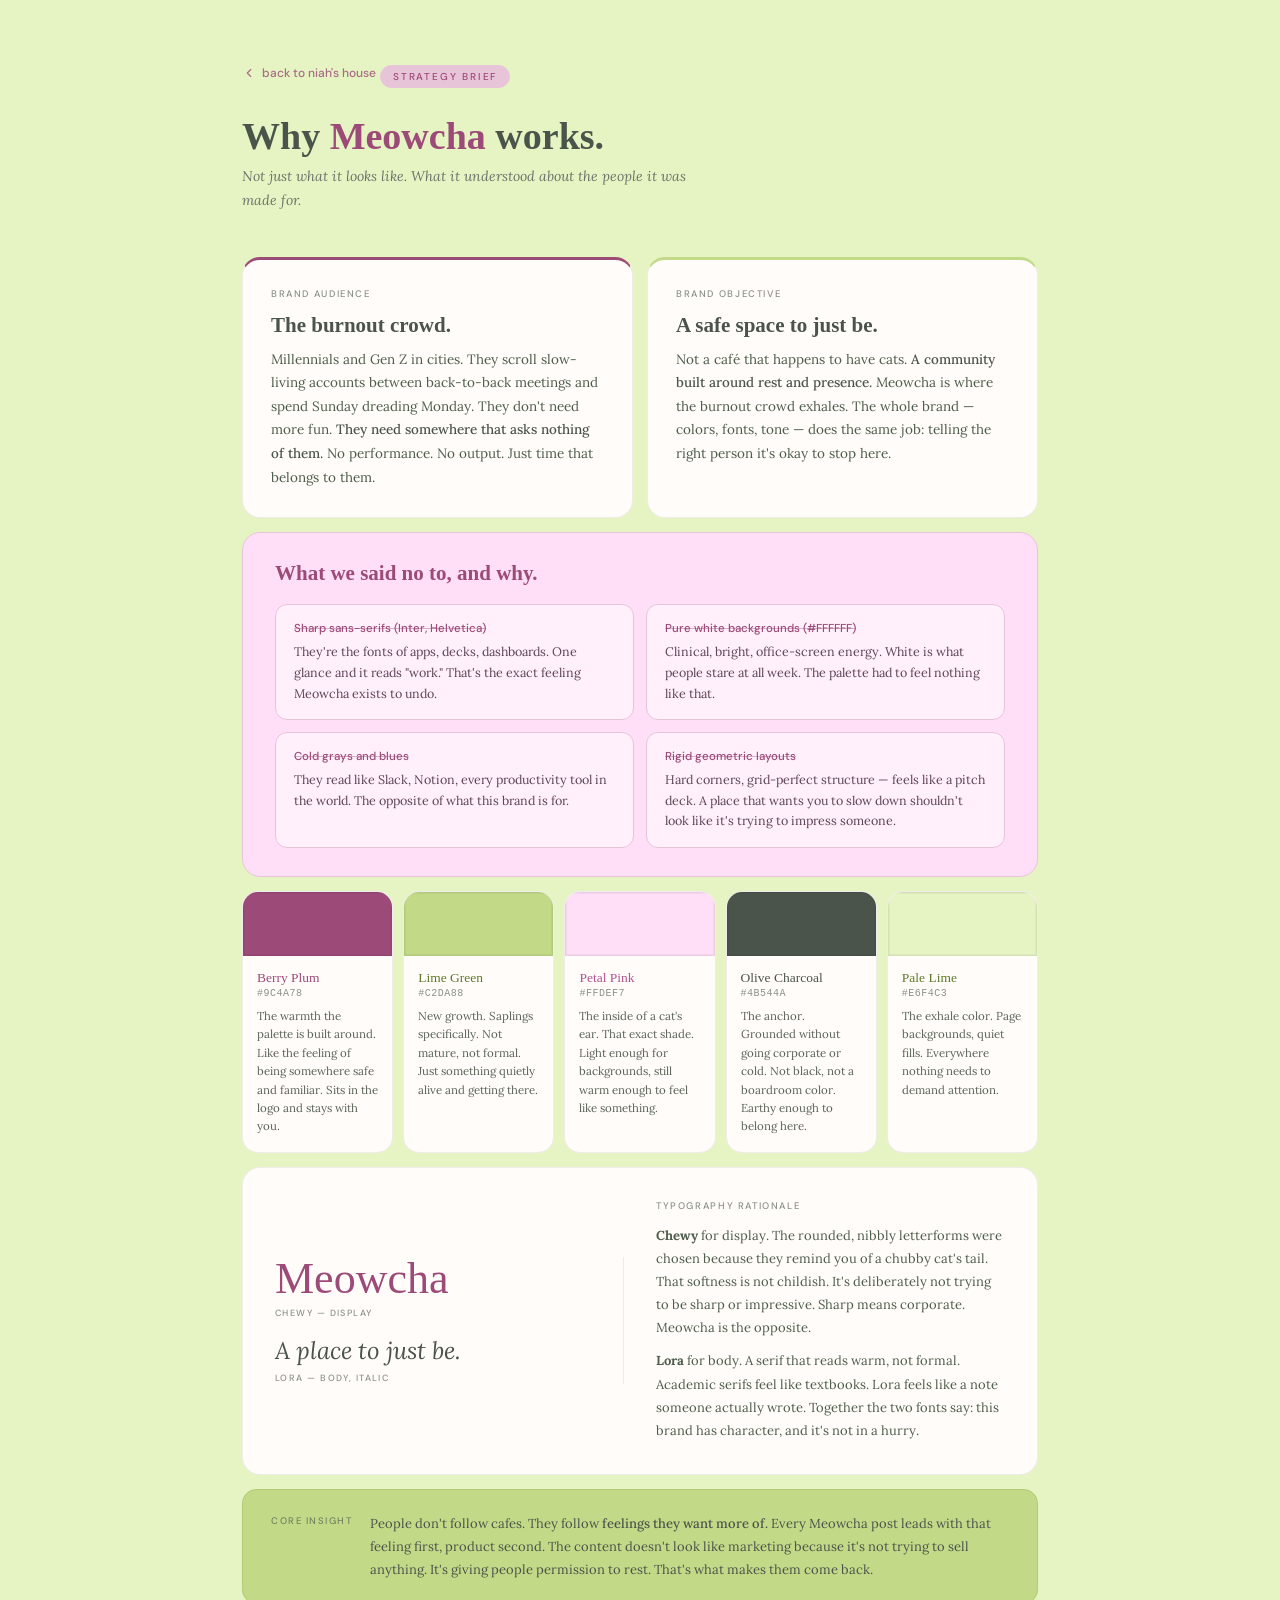
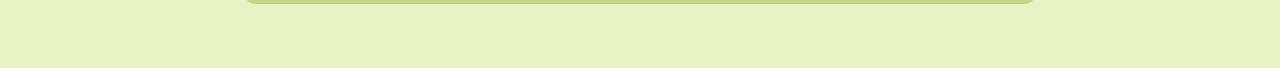
==== meowcha-brief.html @ e41db832 "Add files via upload" ====
<!DOCTYPE html>
<html lang="en">
<head>
  <meta charset="UTF-8" />
  <meta name="viewport" content="width=device-width, initial-scale=1.0"/>
  <title>Meowcha Strategy Brief</title>
  <link href="https://fonts.googleapis.com/css2?family=Chewy&family=Lora:ital,wght@0,400;0,500;1,400&family=DM+Sans:wght@300;400;500&display=swap" rel="stylesheet"/>
  <style>
    :root {
      --berry-plum:  #9C4A78;
      --lime-green:  #C2DA88;
      --petal-pink:  #FFDEF7;
      --olive-dark:  #4B544A;
      --pale-lime:   #E6F4C3;
      --plum-light:  #e8c4d8;
      --lime-border: #b5cc72;
      --card-fill:   #fffcf9;
      --rule:        rgba(75,84,74,0.09);
      --font-display: 'Chewy', cursive;
      --font-serif:   'Lora', serif;
      --font-sans:    'DM Sans', sans-serif;
    }

    * { box-sizing: border-box; margin: 0; padding: 0; }

    body {
      background: var(--pale-lime);
      font-family: var(--font-serif);
      color: var(--olive-dark);
      min-height: 100vh;
    }

    .wrapper {
      max-width: 860px;
      margin: 0 auto;
      padding: 64px 32px;
    }

    @keyframes slideUp {
      from { opacity: 0; transform: translateY(48px); }
      to   { opacity: 1; transform: translateY(0px); }
    }
    @keyframes slideFromLeft {
      from { opacity: 0; transform: translateX(-56px); }
      to   { opacity: 1; transform: translateX(0px); }
    }
    @keyframes slideFromRight {
      from { opacity: 0; transform: translateX(56px); }
      to   { opacity: 1; transform: translateX(0px); }
    }
    @keyframes slideUpSm {
      from { opacity: 0; transform: translateY(24px); }
      to   { opacity: 1; transform: translateY(0px); }
    }

    .eyebrow   { animation: slideUpSm     0.55s cubic-bezier(0.16,1,0.3,1) 0.00s both; }
    .msb-title { animation: slideUpSm     0.55s cubic-bezier(0.16,1,0.3,1) 0.08s both; }
    .msb-sub   { animation: slideUpSm     0.55s cubic-bezier(0.16,1,0.3,1) 0.14s both; }
    .card-audience  { animation: slideFromLeft  0.65s cubic-bezier(0.16,1,0.3,1) 0.20s both; }
    .card-objective { animation: slideFromRight 0.65s cubic-bezier(0.16,1,0.3,1) 0.26s both; }
    .reject-card    { animation: slideUp        0.65s cubic-bezier(0.16,1,0.3,1) 0.22s both; }
    .color-card:nth-child(1) { animation: slideUp 0.6s cubic-bezier(0.16,1,0.3,1) 0.10s both; }
    .color-card:nth-child(2) { animation: slideUp 0.6s cubic-bezier(0.16,1,0.3,1) 0.18s both; }
    .color-card:nth-child(3) { animation: slideUp 0.6s cubic-bezier(0.16,1,0.3,1) 0.26s both; }
    .color-card:nth-child(4) { animation: slideUp 0.6s cubic-bezier(0.16,1,0.3,1) 0.34s both; }
    .color-card:nth-child(5) { animation: slideUp 0.6s cubic-bezier(0.16,1,0.3,1) 0.42s both; }
    .type-card     { animation: slideUp   0.65s cubic-bezier(0.16,1,0.3,1) 0.20s both; }
    .insight-strip { animation: slideUpSm 0.55s cubic-bezier(0.16,1,0.3,1) 0.26s both; }

    .anim-done { transition: transform 0.28s ease, box-shadow 0.28s ease; }
    .card:hover, .color-card:hover, .type-card:hover, .reject-card:hover {
      transform: translateY(-5px);
      box-shadow: 0 14px 40px rgba(75,84,74,0.11);
    }

    /* back link */
    .back-link {
      display: inline-flex;
      align-items: center;
      gap: 6px;
      font-family: var(--font-sans);
      font-size: 12px;
      font-weight: 500;
      color: var(--berry-plum);
      text-decoration: none;
      margin-bottom: 36px;
      opacity: 0.8;
      transition: opacity 0.2s;
    }
    .back-link:hover { opacity: 1; }

    .eyebrow {
      display: inline-block;
      font-family: var(--font-sans);
      font-size: 10px;
      font-weight: 500;
      letter-spacing: 0.18em;
      text-transform: uppercase;
      color: var(--berry-plum);
      background: var(--plum-light);
      border: 1px solid var(--plum-light);
      padding: 4px 12px;
      border-radius: 100px;
      margin-bottom: 14px;
    }

    .msb-title {
      font-family: var(--font-display);
      font-size: 38px;
      color: var(--olive-dark);
      line-height: 1;
      margin-bottom: 10px;
    }
    .msb-title .accent { color: var(--berry-plum); }

    .msb-sub {
      font-family: var(--font-serif);
      font-style: italic;
      font-size: 14px;
      color: #6a7469;
      line-height: 1.7;
      max-width: 480px;
      margin-bottom: 44px;
    }

    .row-2   { display: grid; grid-template-columns: 1fr 1fr; gap: 14px; margin-bottom: 14px; }
    .row-full { margin-bottom: 14px; }
    .color-row { display: grid; grid-template-columns: repeat(5, 1fr); gap: 10px; margin-bottom: 14px; }

    .card {
      background: var(--card-fill);
      border: 1px solid var(--rule);
      border-radius: 18px;
      padding: 28px;
    }
    .card-label {
      font-family: var(--font-sans);
      font-size: 9.5px;
      font-weight: 500;
      letter-spacing: 0.17em;
      text-transform: uppercase;
      color: #8a9188;
      margin-bottom: 13px;
    }
    .card h3 { font-family: var(--font-display); font-size: 21px; margin-bottom: 10px; color: var(--olive-dark); }
    .card p { font-family: var(--font-serif); font-size: 13.5px; line-height: 1.75; color: #4e5d4c; }
    .card p strong { font-weight: 500; color: var(--olive-dark); }
    .card-audience  { border-top: 3px solid var(--berry-plum); }
    .card-objective { border-top: 3px solid var(--lime-green); }

    .reject-card {
      background: var(--petal-pink);
      border: 1px solid var(--plum-light);
      border-radius: 18px;
      padding: 28px 32px;
    }
    .reject-card h3 { font-family: var(--font-display); font-size: 21px; color: var(--berry-plum); margin-bottom: 18px; }
    .reject-list { display: grid; grid-template-columns: 1fr 1fr; gap: 12px; }
    .reject-item {
      background: rgba(255,255,255,0.55);
      border: 1px solid var(--plum-light);
      border-radius: 12px;
      padding: 16px 18px;
    }
    .reject-what {
      font-family: var(--font-sans);
      font-size: 11.5px;
      font-weight: 500;
      color: var(--berry-plum);
      margin-bottom: 5px;
      text-decoration: line-through;
      text-decoration-color: rgba(156,74,120,0.4);
    }
    .reject-why { font-family: var(--font-serif); font-size: 12.5px; line-height: 1.65; color: #5e4458; }

    .color-card { background: var(--card-fill); border: 1px solid var(--rule); border-radius: 16px; overflow: hidden; }
    .color-swatch { height: 64px; width: 100%; box-shadow: inset 0 0 0 1.5px rgba(0,0,0,0.08); }
    .color-body { padding: 14px 14px 16px; }
    .color-name { font-family: var(--font-display); font-size: 13.5px; margin-bottom: 2px; }
    .color-hex { font-family: 'Courier New', monospace; font-size: 10px; letter-spacing: 0.05em; color: #8a9188; margin-bottom: 8px; }
    .color-desc { font-family: var(--font-serif); font-size: 11.5px; line-height: 1.6; color: #5a6358; }

    .type-card {
      background: var(--card-fill);
      border: 1px solid var(--rule);
      border-radius: 18px;
      padding: 32px;
      display: grid;
      grid-template-columns: 1fr 1fr;
      gap: 32px;
      align-items: center;
    }
    .type-block { border-right: 1px solid var(--rule); padding-right: 32px; }
    .type-sample-display { font-family: var(--font-display); font-size: 44px; line-height: 1; color: var(--berry-plum); margin-bottom: 6px; }
    .type-sample-serif { font-family: var(--font-serif); font-style: italic; font-size: 24px; line-height: 1.2; color: var(--olive-dark); margin-bottom: 6px; }
    .type-label { font-family: var(--font-sans); font-size: 9px; font-weight: 500; letter-spacing: 0.16em; text-transform: uppercase; color: #8a9188; }
    .type-rationale p { font-family: var(--font-serif); font-size: 13px; line-height: 1.78; color: #4e5d4c; }
    .type-rationale p + p { margin-top: 10px; }

    .insight-strip {
      background: var(--lime-green);
      border: 1px solid var(--lime-border);
      border-radius: 14px;
      padding: 22px 28px;
      display: grid;
      grid-template-columns: auto 1fr;
      gap: 18px;
      align-items: start;
    }
    .insight-label {
      font-family: var(--font-sans);
      font-size: 9.5px;
      font-weight: 500;
      letter-spacing: 0.16em;
      text-transform: uppercase;
      color: var(--olive-dark);
      white-space: nowrap;
      padding-top: 3px;
      opacity: 0.65;
    }
    .insight-text { font-family: var(--font-serif); font-size: 13px; line-height: 1.78; color: var(--olive-dark); }
    .insight-text strong { font-weight: 500; }

    @media (max-width: 700px) {
      .row-2, .color-row    { grid-template-columns: 1fr; }
      .reject-list          { grid-template-columns: 1fr; }
      .type-card            { grid-template-columns: 1fr; }
      .type-block           { border-right: none; border-bottom: 1px solid var(--rule); padding-right: 0; padding-bottom: 24px; }
      .wrapper              { padding: 40px 20px; }
    }
  </style>
</head>
<body>
<div class="wrapper">

  <a href="index.html" class="back-link">
    <svg width="14" height="14" viewBox="0 0 24 24" fill="none" stroke="currentColor" stroke-width="2" stroke-linecap="round" stroke-linejoin="round">
      <polyline points="15,18 9,12 15,6"/>
    </svg>
    back to niah's house
  </a>

  <span class="eyebrow">Strategy Brief</span>
  <h2 class="msb-title">Why <span class="accent">Meowcha</span> works.</h2>
  <p class="msb-sub">Not just what it looks like. What it understood about the people it was made for.</p>

  <div class="row-2">
    <div class="card card-audience">
      <div class="card-label">Brand Audience</div>
      <h3>The burnout crowd.</h3>
      <p>Millennials and Gen Z in cities. They scroll slow-living accounts between back-to-back meetings and spend Sunday dreading Monday. They don't need more fun. <strong>They need somewhere that asks nothing of them.</strong> No performance. No output. Just time that belongs to them.</p>
    </div>
    <div class="card card-objective">
      <div class="card-label">Brand Objective</div>
      <h3>A safe space to just be.</h3>
      <p>Not a café that happens to have cats. <strong>A community built around rest and presence.</strong> Meowcha is where the burnout crowd exhales. The whole brand — colors, fonts, tone — does the same job: telling the right person it's okay to stop here.</p>
    </div>
  </div>

  <div class="row-full">
    <div class="reject-card">
      <h3>What we said no to, and why.</h3>
      <div class="reject-list">
        <div class="reject-item">
          <div class="reject-what">Sharp sans-serifs (Inter, Helvetica)</div>
          <div class="reject-why">They're the fonts of apps, decks, dashboards. One glance and it reads "work." That's the exact feeling Meowcha exists to undo.</div>
        </div>
        <div class="reject-item">
          <div class="reject-what">Pure white backgrounds (#FFFFFF)</div>
          <div class="reject-why">Clinical, bright, office-screen energy. White is what people stare at all week. The palette had to feel nothing like that.</div>
        </div>
        <div class="reject-item">
          <div class="reject-what">Cold grays and blues</div>
          <div class="reject-why">They read like Slack, Notion, every productivity tool in the world. The opposite of what this brand is for.</div>
        </div>
        <div class="reject-item">
          <div class="reject-what">Rigid geometric layouts</div>
          <div class="reject-why">Hard corners, grid-perfect structure — feels like a pitch deck. A place that wants you to slow down shouldn't look like it's trying to impress someone.</div>
        </div>
      </div>
    </div>
  </div>

  <div class="color-row">
    <div class="color-card">
      <div class="color-swatch" style="background:#9C4A78;"></div>
      <div class="color-body">
        <div class="color-name" style="color:#9C4A78;">Berry Plum</div>
        <div class="color-hex">#9C4A78</div>
        <div class="color-desc">The warmth the palette is built around. Like the feeling of being somewhere safe and familiar. Sits in the logo and stays with you.</div>
      </div>
    </div>
    <div class="color-card">
      <div class="color-swatch" style="background:#C2DA88;"></div>
      <div class="color-body">
        <div class="color-name" style="color:#5e7a2a;">Lime Green</div>
        <div class="color-hex">#C2DA88</div>
        <div class="color-desc">New growth. Saplings specifically. Not mature, not formal. Just something quietly alive and getting there.</div>
      </div>
    </div>
    <div class="color-card">
      <div class="color-swatch" style="background:#FFDEF7;"></div>
      <div class="color-body">
        <div class="color-name" style="color:#b05590;">Petal Pink</div>
        <div class="color-hex">#FFDEF7</div>
        <div class="color-desc">The inside of a cat's ear. That exact shade. Light enough for backgrounds, still warm enough to feel like something.</div>
      </div>
    </div>
    <div class="color-card">
      <div class="color-swatch" style="background:#4B544A;"></div>
      <div class="color-body">
        <div class="color-name" style="color:#4B544A;">Olive Charcoal</div>
        <div class="color-hex">#4B544A</div>
        <div class="color-desc">The anchor. Grounded without going corporate or cold. Not black, not a boardroom color. Earthy enough to belong here.</div>
      </div>
    </div>
    <div class="color-card">
      <div class="color-swatch" style="background:#E6F4C3;"></div>
      <div class="color-body">
        <div class="color-name" style="color:#5e7a2a;">Pale Lime</div>
        <div class="color-hex">#E6F4C3</div>
        <div class="color-desc">The exhale color. Page backgrounds, quiet fills. Everywhere nothing needs to demand attention.</div>
      </div>
    </div>
  </div>

  <div class="row-full">
    <div class="type-card">
      <div class="type-block">
        <div class="type-sample-display">Meowcha</div>
        <div class="type-label" style="margin-bottom:18px;">Chewy — display</div>
        <div class="type-sample-serif">A place to just be.</div>
        <div class="type-label">Lora — body, italic</div>
      </div>
      <div class="type-rationale">
        <div class="card-label" style="margin-bottom:12px;">Typography Rationale</div>
        <p><strong>Chewy</strong> for display. The rounded, nibbly letterforms were chosen because they remind you of a chubby cat's tail. That softness is not childish. It's deliberately not trying to be sharp or impressive. Sharp means corporate. Meowcha is the opposite.</p>
        <p><strong>Lora</strong> for body. A serif that reads warm, not formal. Academic serifs feel like textbooks. Lora feels like a note someone actually wrote. Together the two fonts say: this brand has character, and it's not in a hurry.</p>
      </div>
    </div>
  </div>

  <div class="insight-strip">
    <div class="insight-label">Core Insight</div>
    <div class="insight-text">
      People don't follow cafes. They follow <strong>feelings they want more of.</strong> Every Meowcha post leads with that feeling first, product second. The content doesn't look like marketing because it's not trying to sell anything. It's giving people permission to rest. That's what makes them come back.
    </div>
  </div>

</div>
<script>
  setTimeout(() => {
    document.querySelectorAll('.card, .color-card, .type-card, .reject-card')
      .forEach(el => el.classList.add('anim-done'));
  }, 1100);
</script>
</body>
</html>
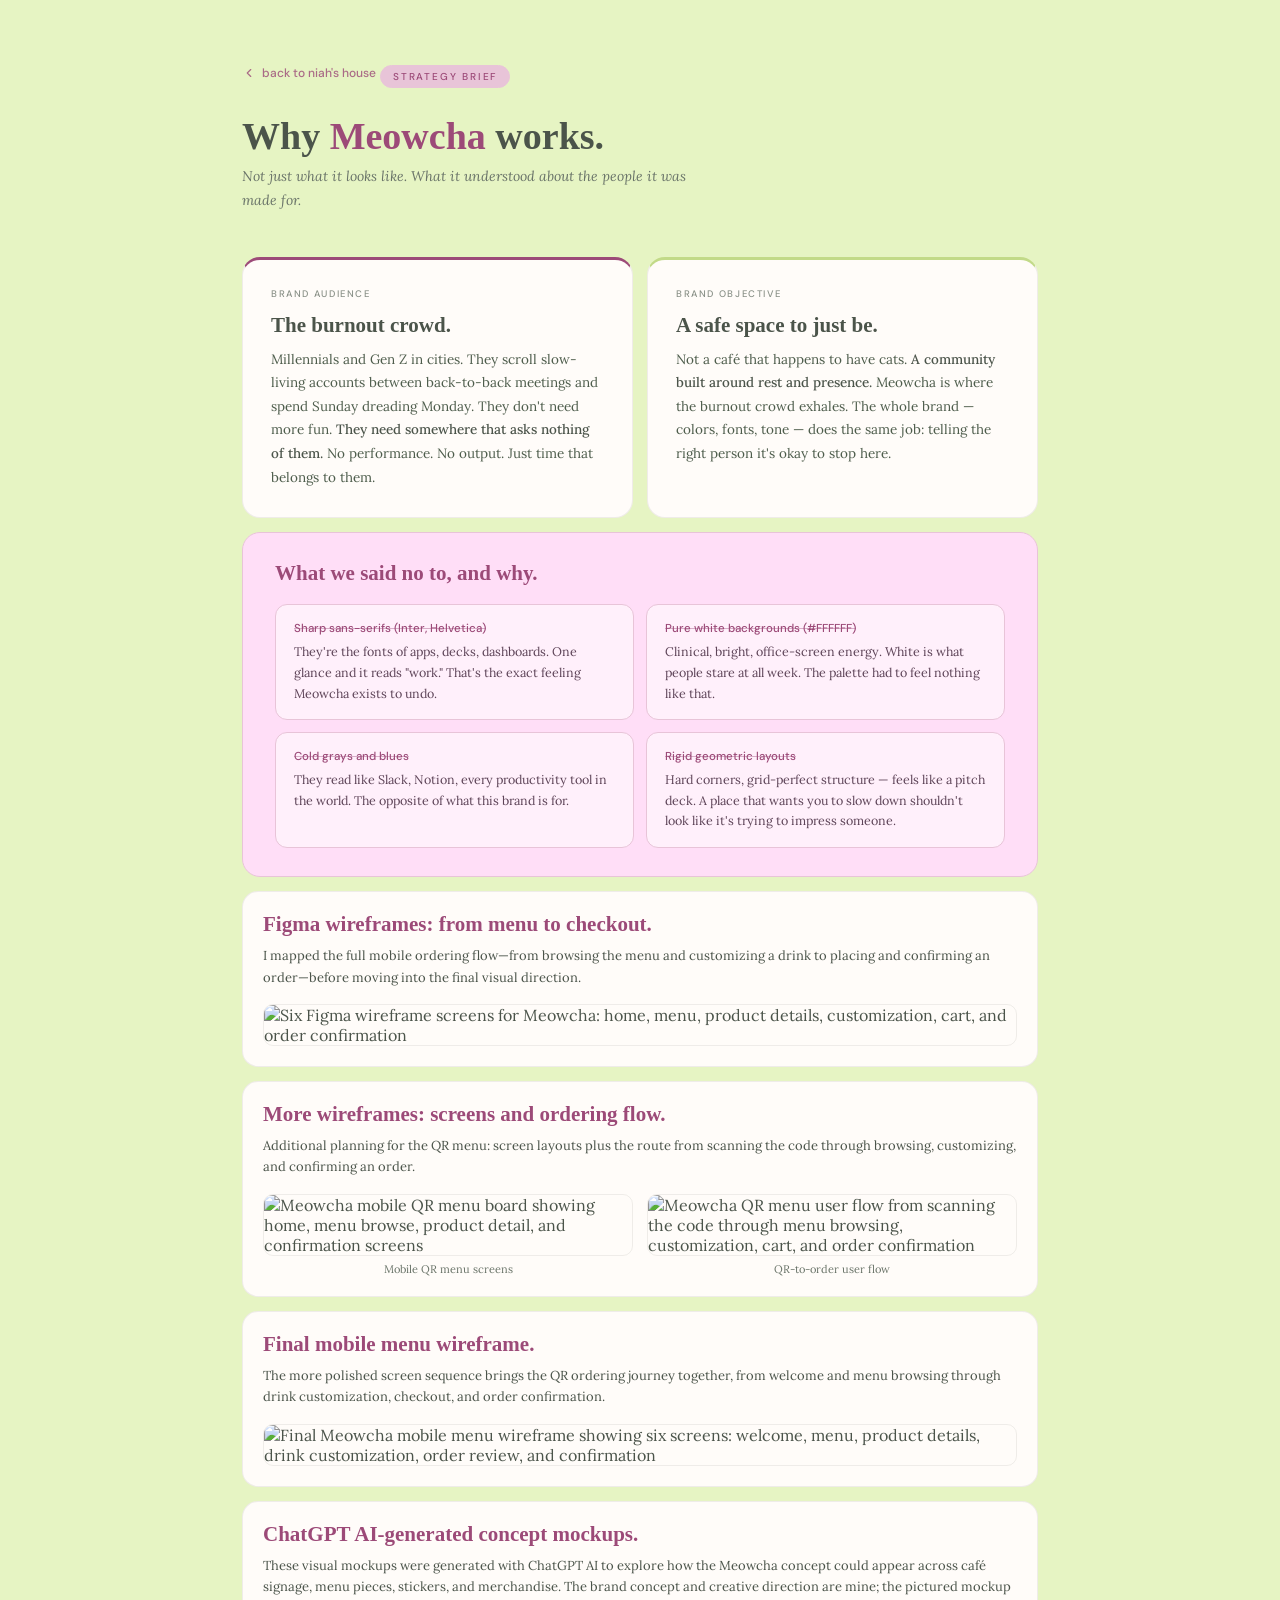
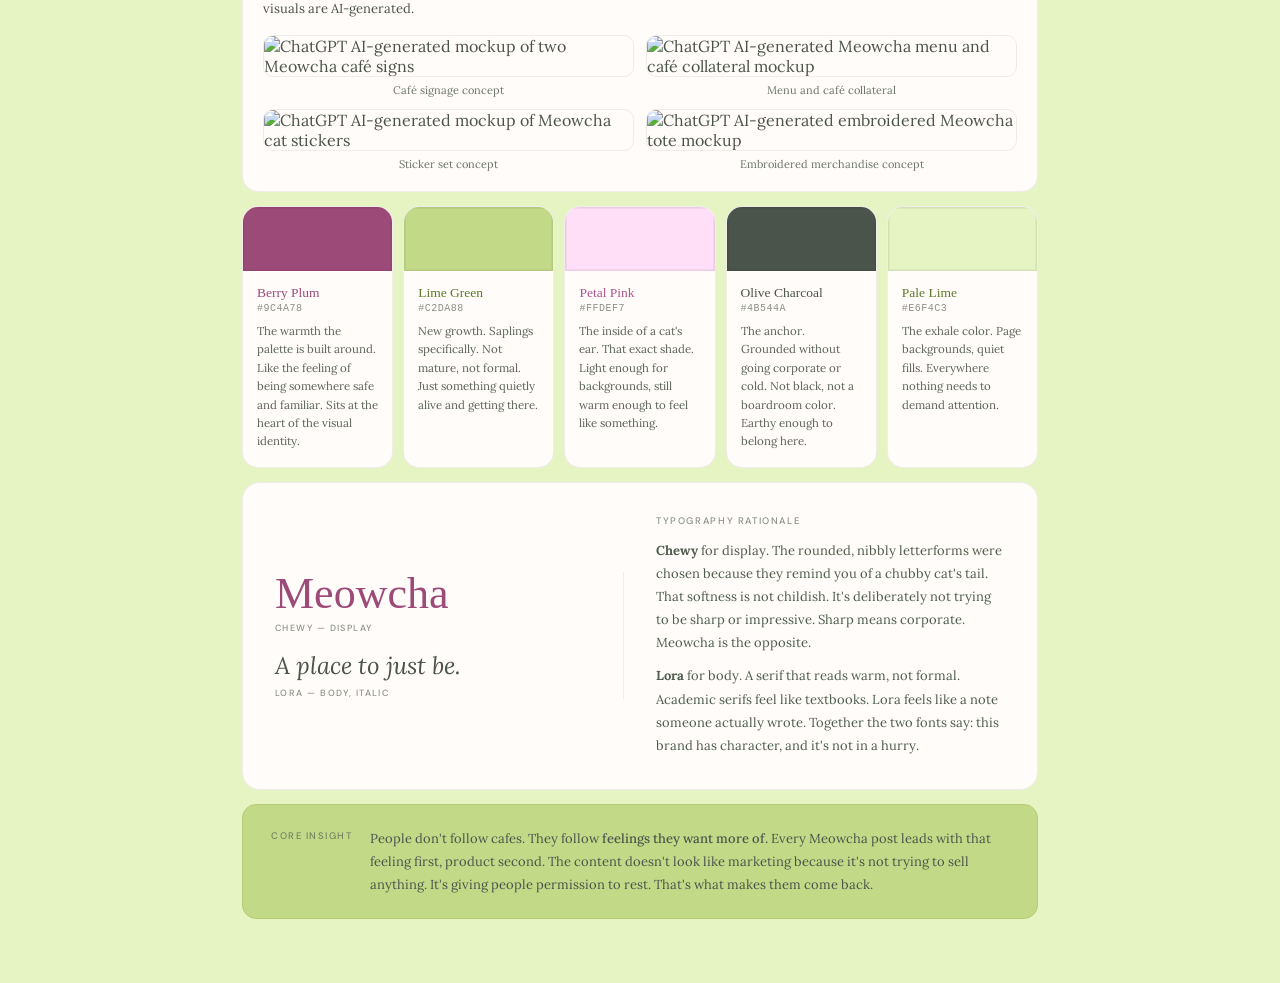
==== commit 77078459: "Create meowcha-brief.html" ====
--- a/meowcha-brief.html
+++ b/meowcha-brief.html
@@ -2,23 +2,23 @@
 <html lang="en">
 <head>
   <meta charset="UTF-8" />
-  <meta name="viewport" content="width=device-width, initial-scale=1.0"/>
+  <meta name="viewport" content="width=device-width, initial-scale=1.0" />
   <title>Meowcha Strategy Brief</title>
-  <link href="https://fonts.googleapis.com/css2?family=Chewy&family=Lora:ital,wght@0,400;0,500;1,400&family=DM+Sans:wght@300;400;500&display=swap" rel="stylesheet"/>
+  <link href="https://fonts.googleapis.com/css2?family=Chewy&family=Lora:ital,wght@0,400;0,500;1,400&family=DM+Sans:wght@300;400;500&display=swap" rel="stylesheet" />
   <style>
     :root {
-      --berry-plum:  #9C4A78;
-      --lime-green:  #C2DA88;
-      --petal-pink:  #FFDEF7;
-      --olive-dark:  #4B544A;
-      --pale-lime:   #E6F4C3;
-      --plum-light:  #e8c4d8;
+      --berry-plum: #9C4A78;
+      --lime-green: #C2DA88;
+      --petal-pink: #FFDEF7;
+      --olive-dark: #4B544A;
+      --pale-lime: #E6F4C3;
+      --plum-light: #e8c4d8;
       --lime-border: #b5cc72;
-      --card-fill:   #fffcf9;
-      --rule:        rgba(75,84,74,0.09);
+      --card-fill: #fffcf9;
+      --rule: rgba(75,84,74,0.09);
       --font-display: 'Chewy', cursive;
-      --font-serif:   'Lora', serif;
-      --font-sans:    'DM Sans', sans-serif;
+      --font-serif: 'Lora', serif;
+      --font-sans: 'DM Sans', sans-serif;
     }
 
     * { box-sizing: border-box; margin: 0; padding: 0; }
@@ -38,33 +38,33 @@
 
     @keyframes slideUp {
       from { opacity: 0; transform: translateY(48px); }
-      to   { opacity: 1; transform: translateY(0px); }
+      to { opacity: 1; transform: translateY(0); }
     }
     @keyframes slideFromLeft {
       from { opacity: 0; transform: translateX(-56px); }
-      to   { opacity: 1; transform: translateX(0px); }
+      to { opacity: 1; transform: translateX(0); }
     }
     @keyframes slideFromRight {
       from { opacity: 0; transform: translateX(56px); }
-      to   { opacity: 1; transform: translateX(0px); }
+      to { opacity: 1; transform: translateX(0); }
     }
     @keyframes slideUpSm {
       from { opacity: 0; transform: translateY(24px); }
-      to   { opacity: 1; transform: translateY(0px); }
-    }
-
-    .eyebrow   { animation: slideUpSm     0.55s cubic-bezier(0.16,1,0.3,1) 0.00s both; }
-    .msb-title { animation: slideUpSm     0.55s cubic-bezier(0.16,1,0.3,1) 0.08s both; }
-    .msb-sub   { animation: slideUpSm     0.55s cubic-bezier(0.16,1,0.3,1) 0.14s both; }
-    .card-audience  { animation: slideFromLeft  0.65s cubic-bezier(0.16,1,0.3,1) 0.20s both; }
+      to { opacity: 1; transform: translateY(0); }
+    }
+
+    .eyebrow { animation: slideUpSm 0.55s cubic-bezier(0.16,1,0.3,1) 0s both; }
+    .msb-title { animation: slideUpSm 0.55s cubic-bezier(0.16,1,0.3,1) 0.08s both; }
+    .msb-sub { animation: slideUpSm 0.55s cubic-bezier(0.16,1,0.3,1) 0.14s both; }
+    .card-audience { animation: slideFromLeft 0.65s cubic-bezier(0.16,1,0.3,1) 0.20s both; }
     .card-objective { animation: slideFromRight 0.65s cubic-bezier(0.16,1,0.3,1) 0.26s both; }
-    .reject-card    { animation: slideUp        0.65s cubic-bezier(0.16,1,0.3,1) 0.22s both; }
+    .reject-card { animation: slideUp 0.65s cubic-bezier(0.16,1,0.3,1) 0.22s both; }
     .color-card:nth-child(1) { animation: slideUp 0.6s cubic-bezier(0.16,1,0.3,1) 0.10s both; }
     .color-card:nth-child(2) { animation: slideUp 0.6s cubic-bezier(0.16,1,0.3,1) 0.18s both; }
     .color-card:nth-child(3) { animation: slideUp 0.6s cubic-bezier(0.16,1,0.3,1) 0.26s both; }
     .color-card:nth-child(4) { animation: slideUp 0.6s cubic-bezier(0.16,1,0.3,1) 0.34s both; }
     .color-card:nth-child(5) { animation: slideUp 0.6s cubic-bezier(0.16,1,0.3,1) 0.42s both; }
-    .type-card     { animation: slideUp   0.65s cubic-bezier(0.16,1,0.3,1) 0.20s both; }
+    .type-card { animation: slideUp 0.65s cubic-bezier(0.16,1,0.3,1) 0.20s both; }
     .insight-strip { animation: slideUpSm 0.55s cubic-bezier(0.16,1,0.3,1) 0.26s both; }
 
     .anim-done { transition: transform 0.28s ease, box-shadow 0.28s ease; }
@@ -73,7 +73,6 @@
       box-shadow: 0 14px 40px rgba(75,84,74,0.11);
     }
 
-    /* back link */
     .back-link {
       display: inline-flex;
       align-items: center;
@@ -123,7 +122,7 @@
       margin-bottom: 44px;
     }
 
-    .row-2   { display: grid; grid-template-columns: 1fr 1fr; gap: 14px; margin-bottom: 14px; }
+    .row-2 { display: grid; grid-template-columns: 1fr 1fr; gap: 14px; margin-bottom: 14px; }
     .row-full { margin-bottom: 14px; }
     .color-row { display: grid; grid-template-columns: repeat(5, 1fr); gap: 10px; margin-bottom: 14px; }
 
@@ -145,7 +144,7 @@
     .card h3 { font-family: var(--font-display); font-size: 21px; margin-bottom: 10px; color: var(--olive-dark); }
     .card p { font-family: var(--font-serif); font-size: 13.5px; line-height: 1.75; color: #4e5d4c; }
     .card p strong { font-weight: 500; color: var(--olive-dark); }
-    .card-audience  { border-top: 3px solid var(--berry-plum); }
+    .card-audience { border-top: 3px solid var(--berry-plum); }
     .card-objective { border-top: 3px solid var(--lime-green); }
 
     .reject-card {
@@ -172,6 +171,23 @@
       text-decoration-color: rgba(156,74,120,0.4);
     }
     .reject-why { font-family: var(--font-serif); font-size: 12.5px; line-height: 1.65; color: #5e4458; }
+
+    .wireframe-card { background: var(--card-fill); border: 1px solid var(--rule); border-radius: 16px; padding: 20px; margin-bottom: 14px; }
+    .wireframe-card h3 { font-family: var(--font-display); font-size: 21px; color: var(--berry-plum); margin-bottom: 8px; }
+    .wireframe-card p { font-family: var(--font-serif); font-size: 13px; line-height: 1.65; margin-bottom: 16px; }
+    .wireframe-card img { display: block; width: 100%; height: auto; border-radius: 10px; border: 1px solid var(--rule); }
+    .wireframe-gallery { display: grid; grid-template-columns: repeat(2, minmax(0, 1fr)); gap: 14px; }
+    .wireframe-gallery figure { margin: 0; min-width: 0; }
+    .wireframe-gallery img { display: block; width: 100%; height: auto; border-radius: 10px; border: 1px solid var(--rule); }
+    .wireframe-gallery figcaption { margin-top: 6px; text-align: center; font-family: var(--font-serif); font-size: 11px; color: #6a7469; }
+
+    .mockup-board-card { background: var(--card-fill); border: 1px solid var(--rule); border-radius: 16px; padding: 20px; margin-bottom: 14px; }
+    .mockup-board-card h3 { font-family: var(--font-display); font-size: 21px; color: var(--berry-plum); margin-bottom: 8px; }
+    .mockup-board-card > p { font-family: var(--font-serif); font-size: 13px; line-height: 1.65; margin-bottom: 16px; }
+    .meowcha-mockup-grid { display: grid; grid-template-columns: repeat(2, minmax(0, 1fr)); gap: 12px; }
+    .meowcha-mockup-grid figure { margin: 0; min-width: 0; }
+    .meowcha-mockup-grid img { display: block; width: 100%; height: auto; border-radius: 10px; border: 1px solid var(--rule); }
+    .meowcha-mockup-grid figcaption { margin-top: 6px; text-align: center; font-family: var(--font-serif); font-size: 11px; color: #6a7469; }
 
     .color-card { background: var(--card-fill); border: 1px solid var(--rule); border-radius: 16px; overflow: hidden; }
     .color-swatch { height: 64px; width: 100%; box-shadow: inset 0 0 0 1.5px rgba(0,0,0,0.08); }
@@ -222,11 +238,12 @@
     .insight-text strong { font-weight: 500; }
 
     @media (max-width: 700px) {
-      .row-2, .color-row    { grid-template-columns: 1fr; }
-      .reject-list          { grid-template-columns: 1fr; }
-      .type-card            { grid-template-columns: 1fr; }
-      .type-block           { border-right: none; border-bottom: 1px solid var(--rule); padding-right: 0; padding-bottom: 24px; }
-      .wrapper              { padding: 40px 20px; }
+      .row-2, .color-row { grid-template-columns: 1fr; }
+      .wireframe-gallery { grid-template-columns: 1fr; }
+      .reject-list { grid-template-columns: 1fr; }
+      .type-card { grid-template-columns: 1fr; }
+      .type-block { border-right: none; border-bottom: 1px solid var(--rule); padding-right: 0; padding-bottom: 24px; }
+      .wrapper { padding: 40px 20px; }
     }
   </style>
 </head>
@@ -281,13 +298,59 @@
     </div>
   </div>
 
+  <div class="row-full">
+    <figure class="wireframe-card">
+      <h3>Figma wireframes: from menu to checkout.</h3>
+      <p>I mapped the full mobile ordering flow—from browsing the menu and customizing a drink to placing and confirming an order—before moving into the final visual direction.</p>
+      <img src="assets/meowcha-raw-wireframe.png" alt="Six Figma wireframe screens for Meowcha: home, menu, product details, customization, cart, and order confirmation" loading="lazy" />
+    </figure>
+  </div>
+
+  <div class="row-full">
+    <section class="wireframe-card" aria-labelledby="meowcha-flow-title">
+      <h3 id="meowcha-flow-title">More wireframes: screens and ordering flow.</h3>
+      <p>Additional planning for the QR menu: screen layouts plus the route from scanning the code through browsing, customizing, and confirming an order.</p>
+      <div class="wireframe-gallery">
+        <figure>
+          <img src="assets/meowcha-qr-menu-board.png" alt="Meowcha mobile QR menu board showing home, menu browse, product detail, and confirmation screens" loading="lazy" />
+          <figcaption>Mobile QR menu screens</figcaption>
+        </figure>
+        <figure>
+          <img src="assets/meowcha-user-flow.png" alt="Meowcha QR menu user flow from scanning the code through menu browsing, customization, cart, and order confirmation" loading="lazy" />
+          <figcaption>QR-to-order user flow</figcaption>
+        </figure>
+      </div>
+    </section>
+  </div>
+
+  <div class="row-full">
+    <figure class="wireframe-card">
+      <h3>Final mobile menu wireframe.</h3>
+      <p>The more polished screen sequence brings the QR ordering journey together, from welcome and menu browsing through drink customization, checkout, and order confirmation.</p>
+      <img src="assets/meowcha-final-mobile-wireframe.png" alt="Final Meowcha mobile menu wireframe showing six screens: welcome, menu, product details, drink customization, order review, and confirmation" loading="lazy" />
+    </figure>
+  </div>
+
+  <div class="row-full">
+    <section class="mockup-board-card" aria-labelledby="meowcha-mockups-title">
+      <h3 id="meowcha-mockups-title">ChatGPT AI-generated concept mockups.</h3>
+      <p>These visual mockups were generated with ChatGPT AI to explore how the Meowcha concept could appear across café signage, menu pieces, stickers, and merchandise. The brand concept and creative direction are mine; the pictured mockup visuals are AI-generated.</p>
+      <div class="meowcha-mockup-grid">
+        <figure><img src="assets/meowcha-concept-board.png" alt="ChatGPT AI-generated mockup of two Meowcha café signs" loading="lazy" /><figcaption>Café signage concept</figcaption></figure>
+        <figure><img src="assets/meowcha-menu-mockup.png" alt="ChatGPT AI-generated Meowcha menu and café collateral mockup" loading="lazy" /><figcaption>Menu and café collateral</figcaption></figure>
+        <figure><img src="assets/meowcha-sticker-sheet.png" alt="ChatGPT AI-generated mockup of Meowcha cat stickers" loading="lazy" /><figcaption>Sticker set concept</figcaption></figure>
+        <figure><img src="assets/meowcha-embroidered-tote.png" alt="ChatGPT AI-generated embroidered Meowcha tote mockup" loading="lazy" /><figcaption>Embroidered merchandise concept</figcaption></figure>
+      </div>
+    </section>
+  </div>
+
   <div class="color-row">
     <div class="color-card">
       <div class="color-swatch" style="background:#9C4A78;"></div>
       <div class="color-body">
         <div class="color-name" style="color:#9C4A78;">Berry Plum</div>
         <div class="color-hex">#9C4A78</div>
-        <div class="color-desc">The warmth the palette is built around. Like the feeling of being somewhere safe and familiar. Sits in the logo and stays with you.</div>
+        <div class="color-desc">The warmth the palette is built around. Like the feeling of being somewhere safe and familiar. Sits at the heart of the visual identity.</div>
       </div>
     </div>
     <div class="color-card">
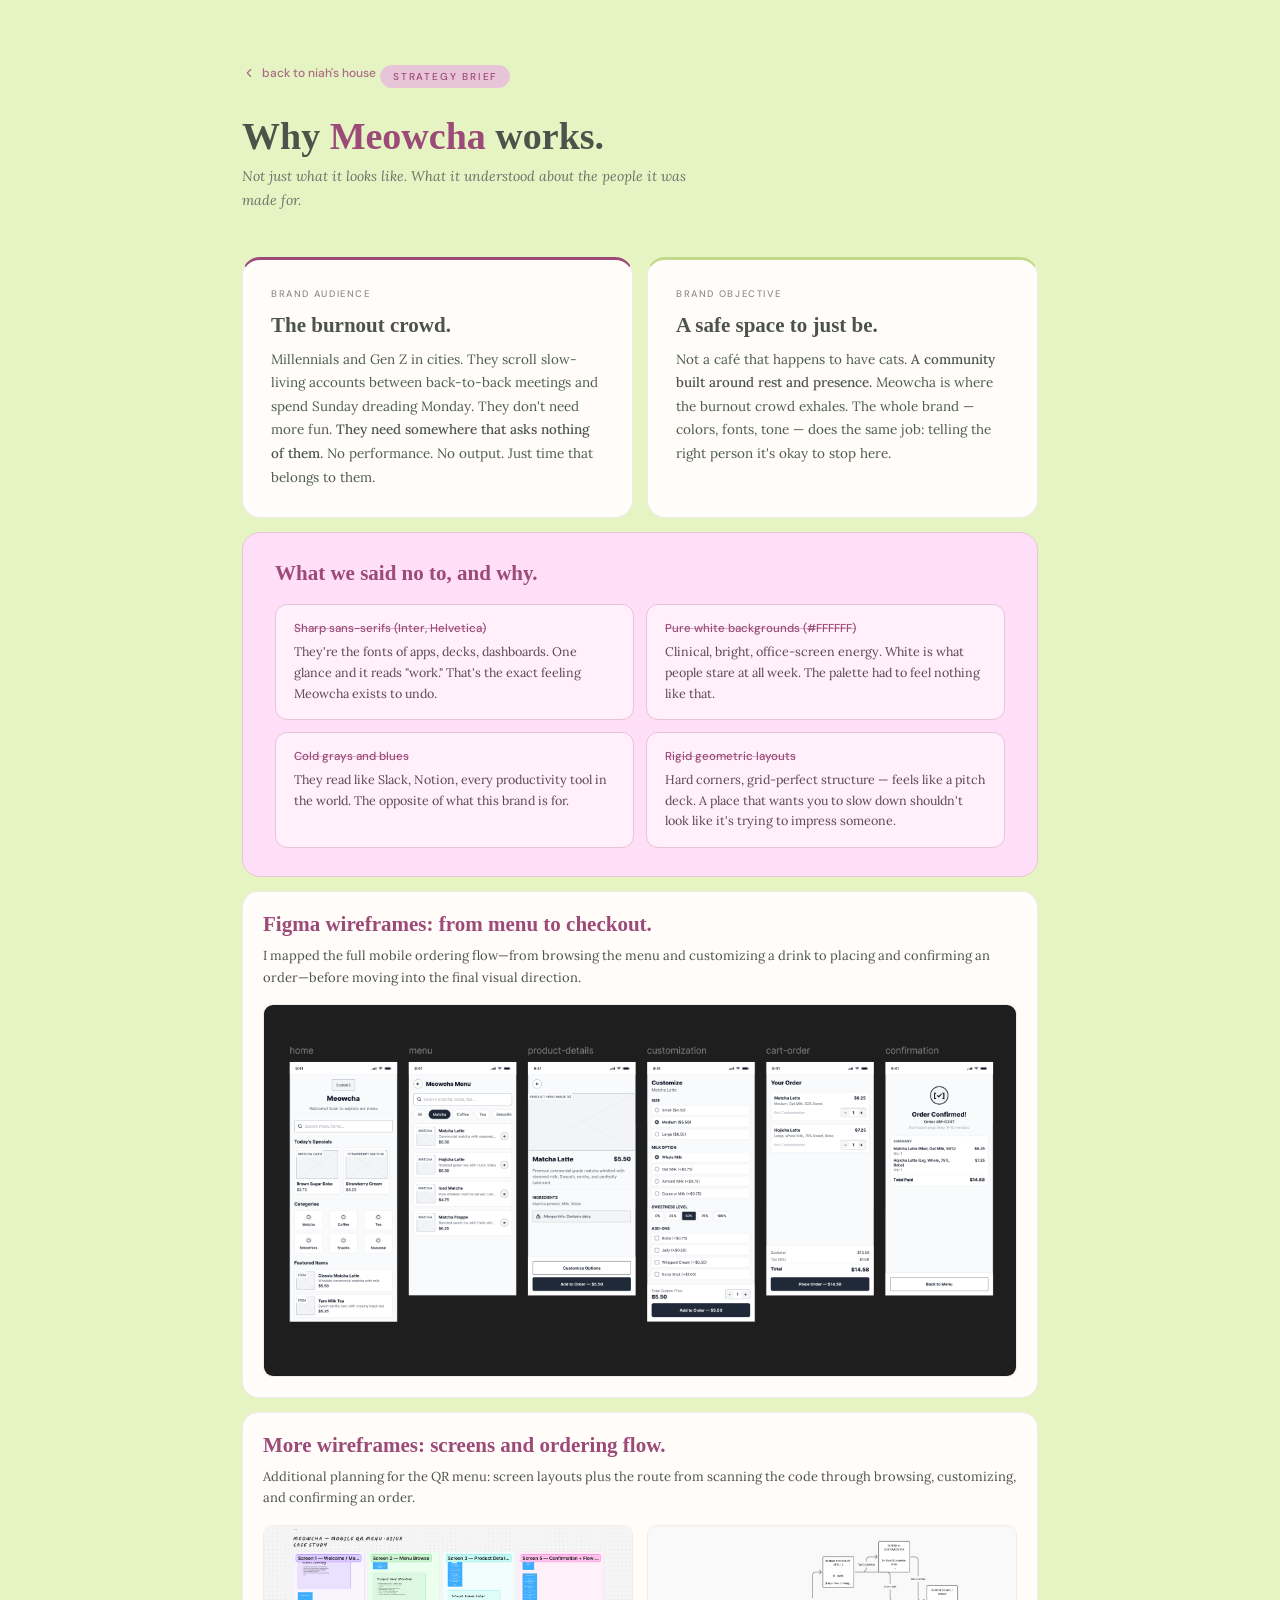
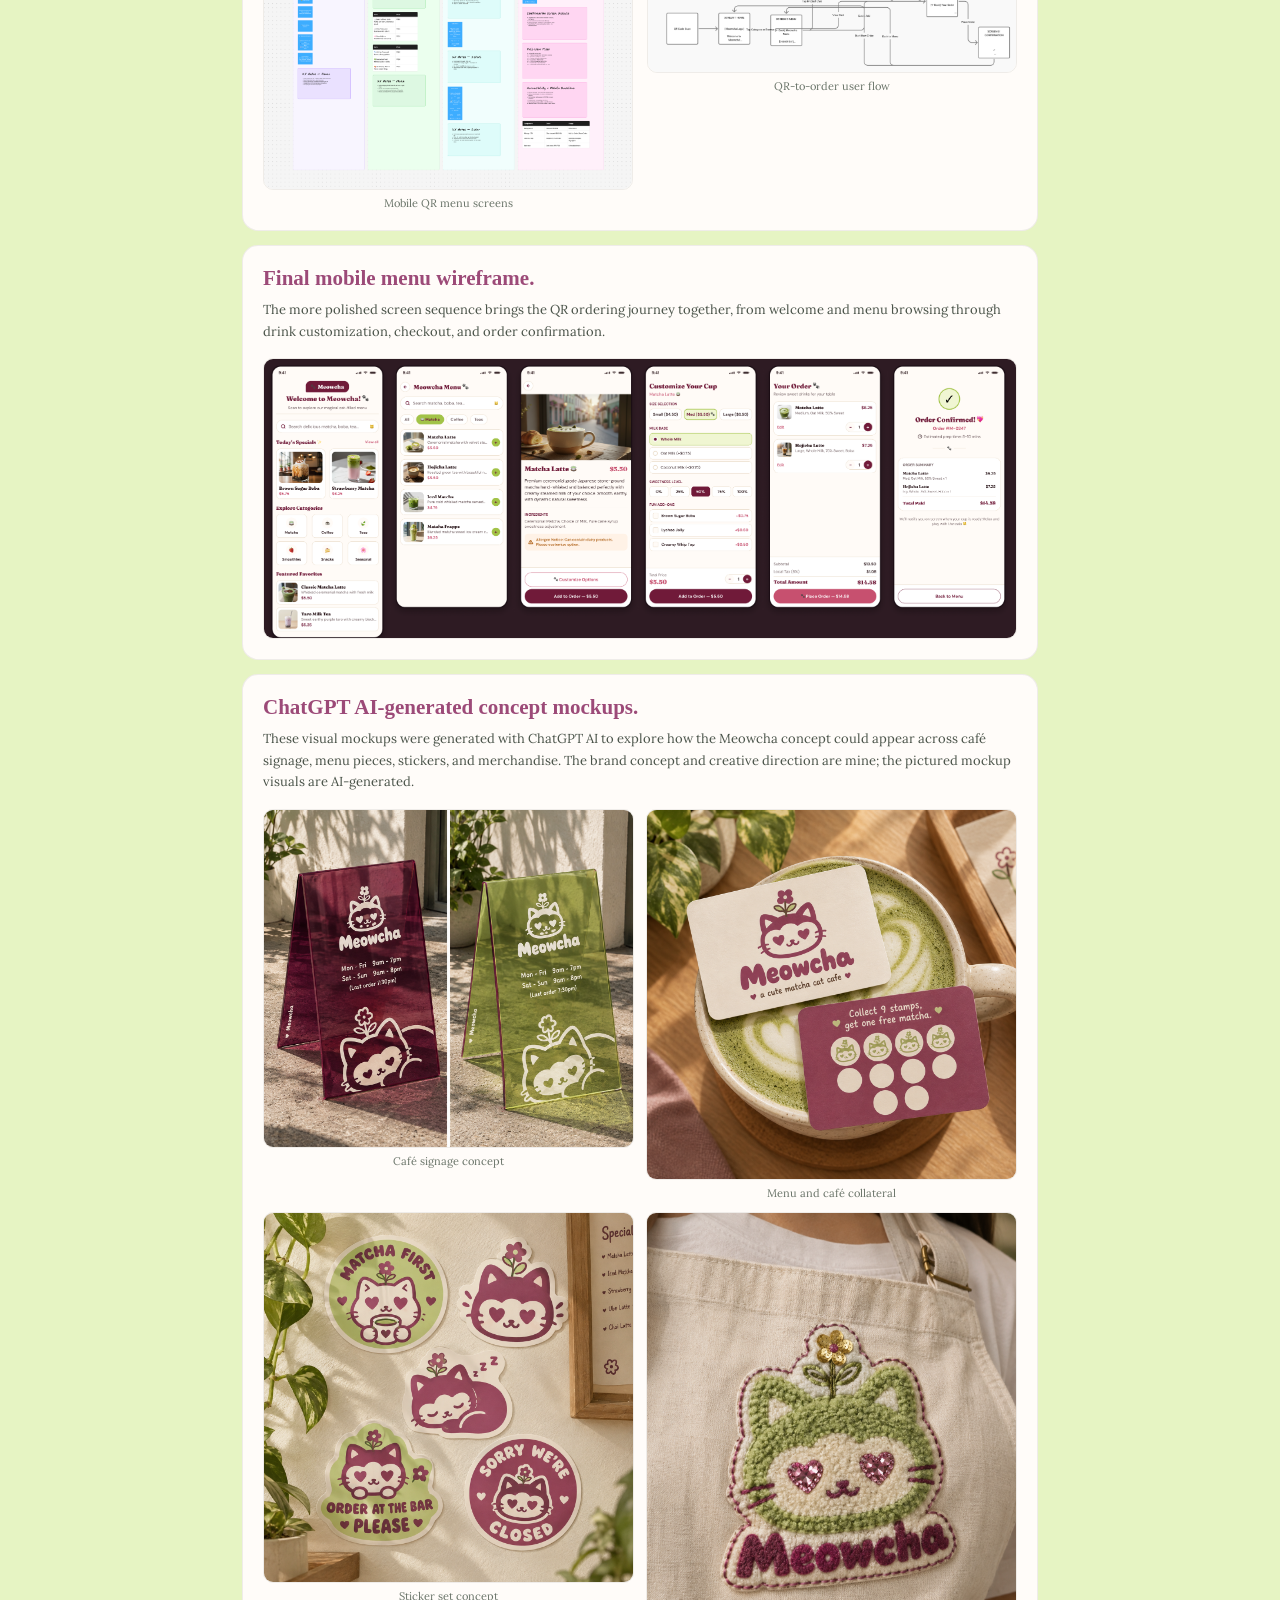
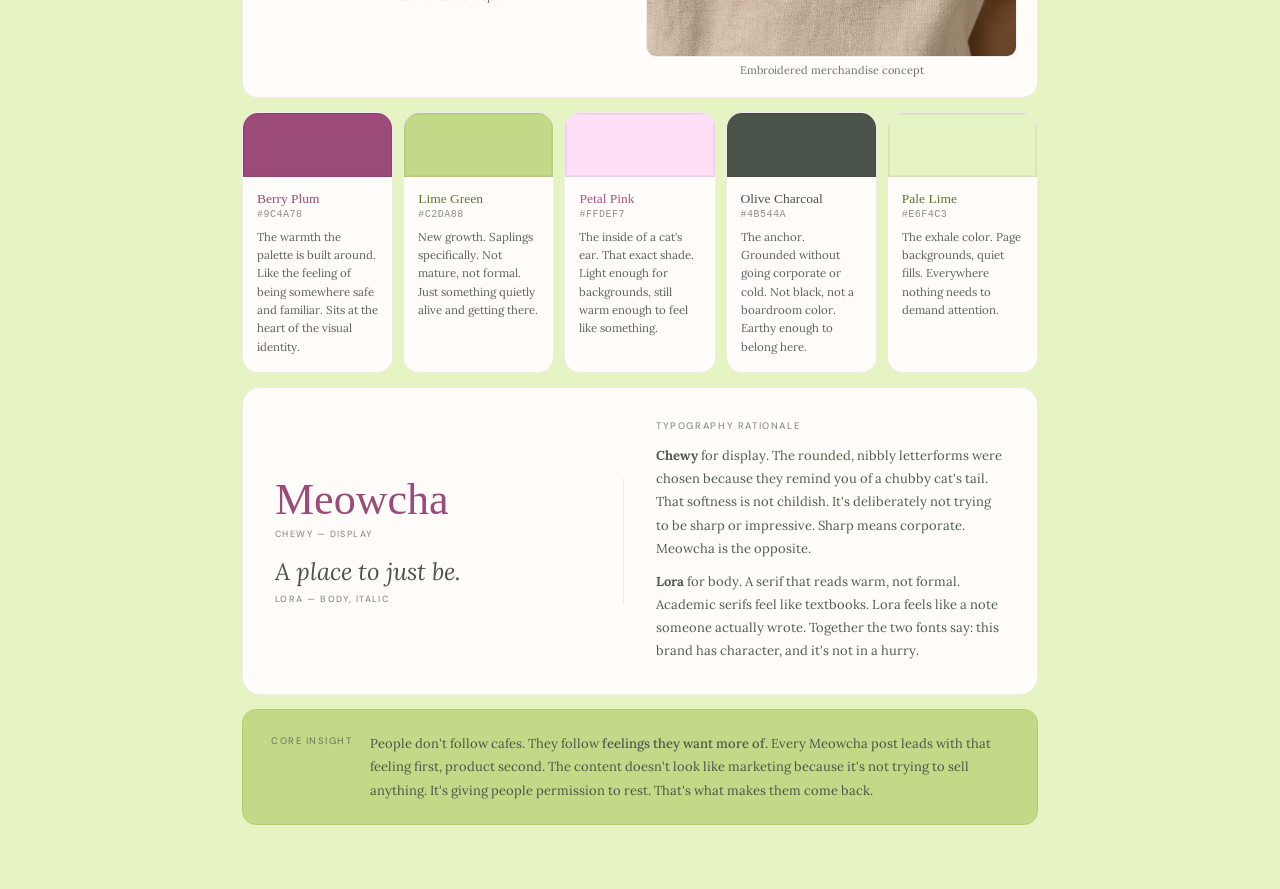
==== commit bb7aed00: "Fix image paths in meowcha-brief.html" ====
--- a/meowcha-brief.html
+++ b/meowcha-brief.html
@@ -302,7 +302,7 @@
     <figure class="wireframe-card">
       <h3>Figma wireframes: from menu to checkout.</h3>
       <p>I mapped the full mobile ordering flow—from browsing the menu and customizing a drink to placing and confirming an order—before moving into the final visual direction.</p>
-      <img src="assets/meowcha-raw-wireframe.png" alt="Six Figma wireframe screens for Meowcha: home, menu, product details, customization, cart, and order confirmation" loading="lazy" />
+      <img src="assets/assets/meowcha-raw-wireframe.png" alt="Six Figma wireframe screens for Meowcha: home, menu, product details, customization, cart, and order confirmation" loading="lazy" />
     </figure>
   </div>
 
@@ -312,11 +312,11 @@
       <p>Additional planning for the QR menu: screen layouts plus the route from scanning the code through browsing, customizing, and confirming an order.</p>
       <div class="wireframe-gallery">
         <figure>
-          <img src="assets/meowcha-qr-menu-board.png" alt="Meowcha mobile QR menu board showing home, menu browse, product detail, and confirmation screens" loading="lazy" />
+          <img src="assets/assets/meowcha-qr-menu-board.png" alt="Meowcha mobile QR menu board showing home, menu browse, product detail, and confirmation screens" loading="lazy" />
           <figcaption>Mobile QR menu screens</figcaption>
         </figure>
         <figure>
-          <img src="assets/meowcha-user-flow.png" alt="Meowcha QR menu user flow from scanning the code through menu browsing, customization, cart, and order confirmation" loading="lazy" />
+          <img src="assets/assets/meowcha-user-flow.png" alt="Meowcha QR menu user flow from scanning the code through menu browsing, customization, cart, and order confirmation" loading="lazy" />
           <figcaption>QR-to-order user flow</figcaption>
         </figure>
       </div>
@@ -327,7 +327,7 @@
     <figure class="wireframe-card">
       <h3>Final mobile menu wireframe.</h3>
       <p>The more polished screen sequence brings the QR ordering journey together, from welcome and menu browsing through drink customization, checkout, and order confirmation.</p>
-      <img src="assets/meowcha-final-mobile-wireframe.png" alt="Final Meowcha mobile menu wireframe showing six screens: welcome, menu, product details, drink customization, order review, and confirmation" loading="lazy" />
+      <img src="assets/assets/meowcha-final-mobile-wireframe.png" alt="Final Meowcha mobile menu wireframe showing six screens: welcome, menu, product details, drink customization, order review, and confirmation" loading="lazy" />
     </figure>
   </div>
 
@@ -336,10 +336,10 @@
       <h3 id="meowcha-mockups-title">ChatGPT AI-generated concept mockups.</h3>
       <p>These visual mockups were generated with ChatGPT AI to explore how the Meowcha concept could appear across café signage, menu pieces, stickers, and merchandise. The brand concept and creative direction are mine; the pictured mockup visuals are AI-generated.</p>
       <div class="meowcha-mockup-grid">
-        <figure><img src="assets/meowcha-concept-board.png" alt="ChatGPT AI-generated mockup of two Meowcha café signs" loading="lazy" /><figcaption>Café signage concept</figcaption></figure>
-        <figure><img src="assets/meowcha-menu-mockup.png" alt="ChatGPT AI-generated Meowcha menu and café collateral mockup" loading="lazy" /><figcaption>Menu and café collateral</figcaption></figure>
-        <figure><img src="assets/meowcha-sticker-sheet.png" alt="ChatGPT AI-generated mockup of Meowcha cat stickers" loading="lazy" /><figcaption>Sticker set concept</figcaption></figure>
-        <figure><img src="assets/meowcha-embroidered-tote.png" alt="ChatGPT AI-generated embroidered Meowcha tote mockup" loading="lazy" /><figcaption>Embroidered merchandise concept</figcaption></figure>
+        <figure><img src="assets/assets/meowcha-concept-board.png" alt="ChatGPT AI-generated mockup of two Meowcha café signs" loading="lazy" /><figcaption>Café signage concept</figcaption></figure>
+        <figure><img src="assets/assets/meowcha-menu-mockup.png" alt="ChatGPT AI-generated Meowcha menu and café collateral mockup" loading="lazy" /><figcaption>Menu and café collateral</figcaption></figure>
+        <figure><img src="assets/assets/meowcha-sticker-sheet.png" alt="ChatGPT AI-generated mockup of Meowcha cat stickers" loading="lazy" /><figcaption>Sticker set concept</figcaption></figure>
+        <figure><img src="assets/assets/meowcha-embroidered-tote.png" alt="ChatGPT AI-generated embroidered Meowcha tote mockup" loading="lazy" /><figcaption>Embroidered merchandise concept</figcaption></figure>
       </div>
     </section>
   </div>
